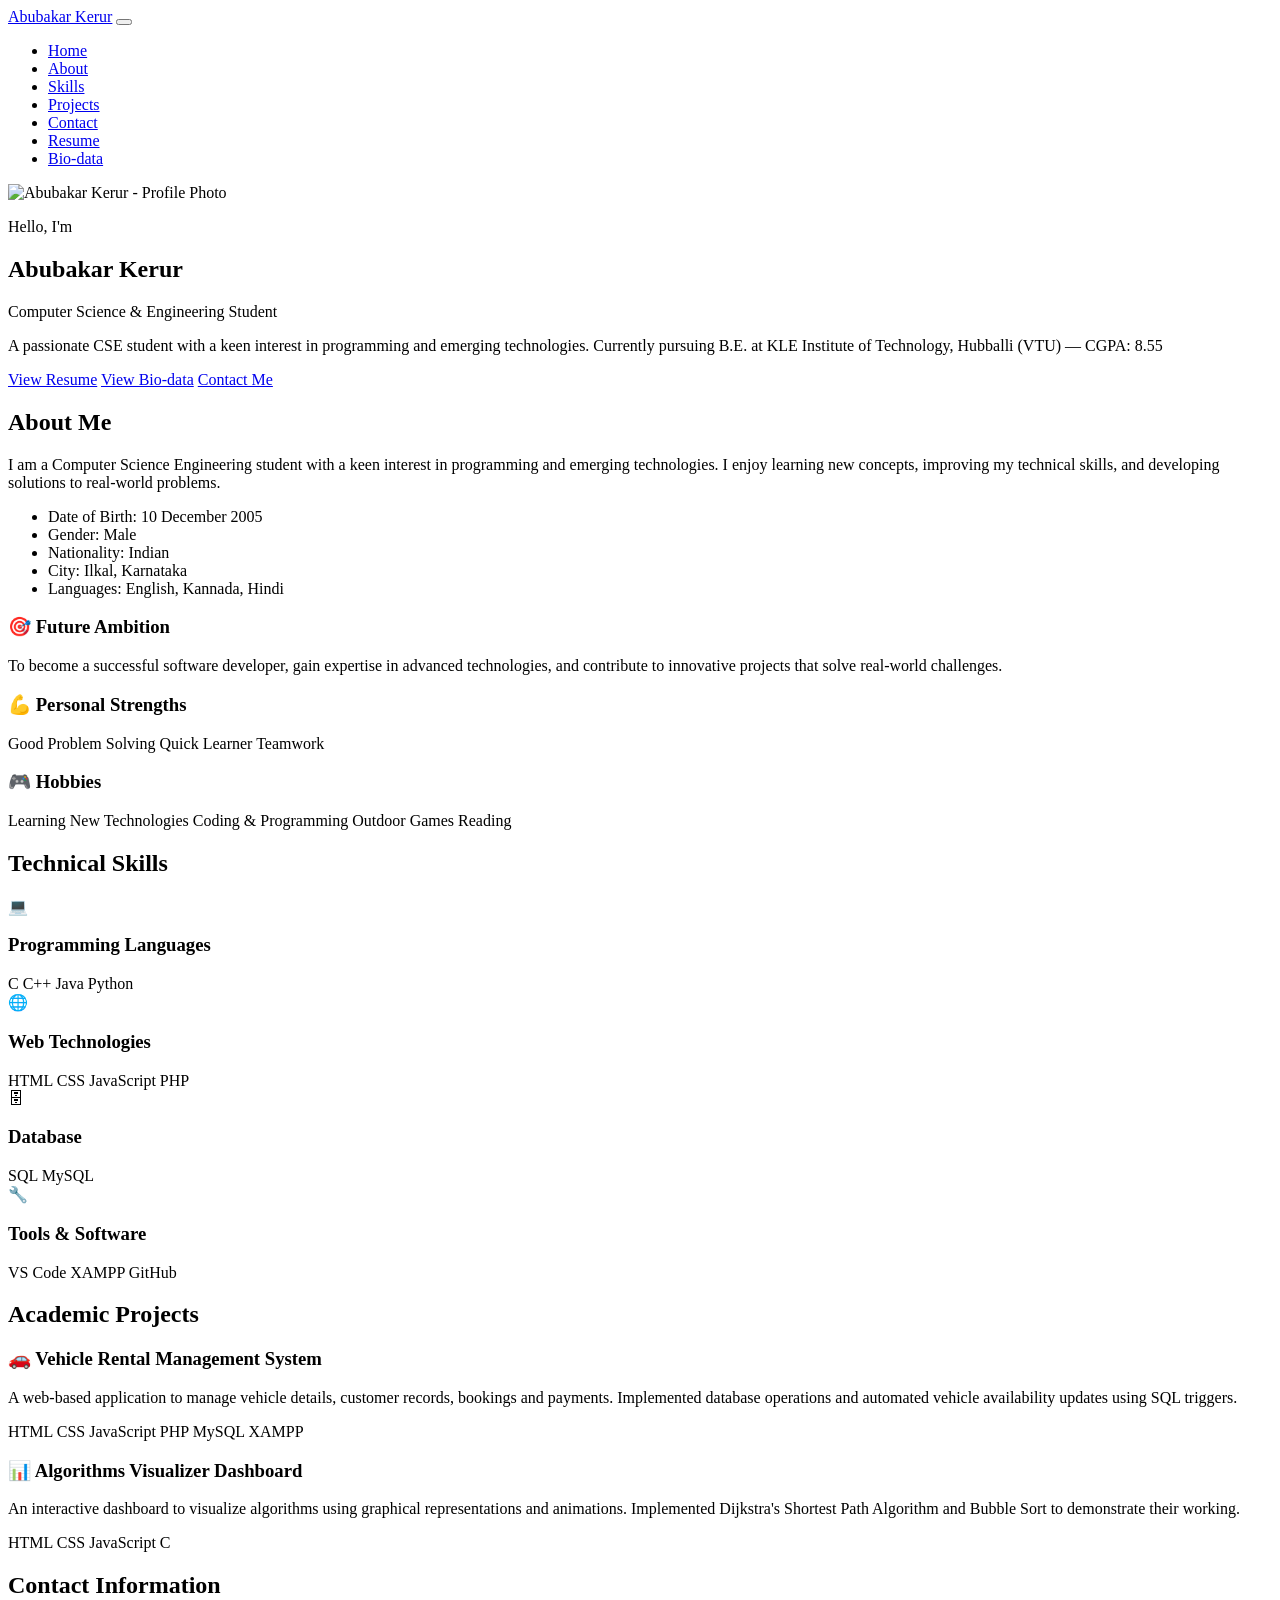
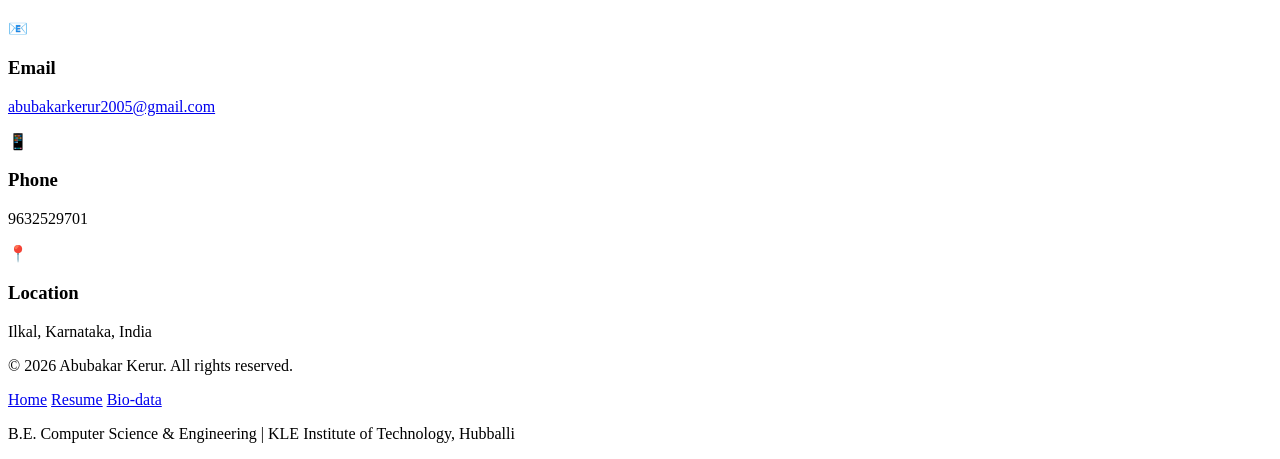
==== index.html @ 176f91eb "Add files via upload commit" ====
<!DOCTYPE html>
<html lang="en">
<head>
    <meta charset="UTF-8">
    <meta name="viewport" content="width=device-width, initial-scale=1.0">
    <meta name="description" content="Abubakar Kerur - Computer Science and Engineering Student Portfolio">
    <title>Abubakar Kerur | Portfolio</title>
    <link rel="stylesheet" href="css/style.css">
</head>
<body>

    <!-- ==================== NAVIGATION BAR ==================== -->
    <!--
        <nav> = semantic HTML5 tag for navigation
        The hamburger button (3 lines) appears on mobile
        JavaScript will handle the mobile menu toggle
    -->
    <nav class="navbar" id="navbar">
        <div class="nav-container">
            <a href="index.html" class="nav-logo">Abubakar Kerur</a>

            <!-- Hamburger button for mobile screens -->
            <button class="nav-toggle" id="nav-toggle" aria-label="Toggle navigation">
                <span></span>
                <span></span>
                <span></span>
            </button>

            <!-- Navigation links -->
            <ul class="nav-menu" id="nav-menu">
                <li><a href="#home"     class="nav-link active">Home</a></li>
                <li><a href="#about"    class="nav-link">About</a></li>
                <li><a href="#skills"   class="nav-link">Skills</a></li>
                <li><a href="#projects" class="nav-link">Projects</a></li>
                <li><a href="#contact"  class="nav-link">Contact</a></li>
                <li><a href="resume.html"  class="nav-link nav-btn">Resume</a></li>
                <li><a href="biodata.html" class="nav-link nav-btn">Bio-data</a></li>
            </ul>
        </div>
    </nav>

    <!-- ==================== HERO SECTION ==================== -->
    <!--
        <section> = semantic HTML5 tag for a page section
        id="home" = allows navbar link #home to scroll here
        The hero is the first thing visitors see
    -->
    <section class="hero" id="home">
        <div class="hero-container">

            <!-- Your profile photograph -->
            <div class="hero-image">
                <img src="images/profile.jpg" alt="Abubakar Kerur - Profile Photo">
            </div>

            <!-- Text content beside the photo -->
            <div class="hero-content">
                <p class="hero-greeting">Hello, I'm</p>
                <h1 class="hero-name">Abubakar Kerur</h1>
                <p class="hero-title">Computer Science &amp; Engineering Student</p>
                <p class="hero-intro">
                    A passionate CSE student with a keen interest in programming 
                    and emerging technologies. Currently pursuing B.E. at 
                    KLE Institute of Technology, Hubballi (VTU) &mdash; CGPA: 8.55
                </p>

                <!-- Buttons to navigate to other pages -->
                <div class="hero-buttons">
                    <a href="resume.html"  class="btn btn-primary">View Resume</a>
                    <a href="biodata.html" class="btn btn-secondary">View Bio-data</a>
                    <a href="#contact"     class="btn btn-outline">Contact Me</a>
                </div>
            </div>
        </div>
    </section>

    <!-- ==================== ABOUT SECTION ==================== -->
    <section class="section" id="about">
        <div class="container">
            <h2 class="section-title">About Me</h2>
            <div class="about-grid">

                <!-- Left: Bio text and personal details -->
                <div class="about-text">
                    <p>
                        I am a Computer Science Engineering student with a keen interest 
                        in programming and emerging technologies. I enjoy learning new 
                        concepts, improving my technical skills, and developing solutions 
                        to real-world problems.
                    </p>
                    <ul class="about-details">
                        <li><span class="detail-label">Date of Birth:</span> 10 December 2005</li>
                        <li><span class="detail-label">Gender:</span> Male</li>
                        <li><span class="detail-label">Nationality:</span> Indian</li>
                        <li><span class="detail-label">City:</span> Ilkal, Karnataka</li>
                        <li><span class="detail-label">Languages:</span> English, Kannada, Hindi</li>
                    </ul>
                </div>

                <!-- Right: Future ambition, strengths and hobbies -->
                <div class="about-side">
                    <div class="about-card">
                        <h3>&#127919; Future Ambition</h3>
                        <p>
                            To become a successful software developer, gain expertise in 
                            advanced technologies, and contribute to innovative projects 
                            that solve real-world challenges.
                        </p>
                    </div>
                    <div class="about-card">
                        <h3>&#128170; Personal Strengths</h3>
                        <div class="tag-group">
                            <span class="tag">Good Problem Solving</span>
                            <span class="tag">Quick Learner</span>
                            <span class="tag">Teamwork</span>
                        </div>
                    </div>
                    <div class="about-card">
                        <h3>&#127918; Hobbies</h3>
                        <div class="tag-group">
                            <span class="tag">Learning New Technologies</span>
                            <span class="tag">Coding &amp; Programming</span>
                            <span class="tag">Outdoor Games</span>
                            <span class="tag">Reading</span>
                        </div>
                    </div>
                </div>

            </div>
        </div>
    </section>

    <!-- ==================== SKILLS SECTION ==================== -->
    <!--
        section-alt = slightly different background to create visual separation
    -->
    <section class="section section-alt" id="skills">
        <div class="container">
            <h2 class="section-title">Technical Skills</h2>
            <div class="skills-grid">

                <div class="skill-card">
                    <div class="skill-icon">&#128187;</div>
                    <h3>Programming Languages</h3>
                    <div class="skill-tags">
                        <span class="skill-tag">C</span>
                        <span class="skill-tag">C++</span>
                        <span class="skill-tag">Java</span>
                        <span class="skill-tag">Python</span>
                    </div>
                </div>

                <div class="skill-card">
                    <div class="skill-icon">&#127760;</div>
                    <h3>Web Technologies</h3>
                    <div class="skill-tags">
                        <span class="skill-tag">HTML</span>
                        <span class="skill-tag">CSS</span>
                        <span class="skill-tag">JavaScript</span>
                        <span class="skill-tag">PHP</span>
                    </div>
                </div>

                <div class="skill-card">
                    <div class="skill-icon">&#128452;</div>
                    <h3>Database</h3>
                    <div class="skill-tags">
                        <span class="skill-tag">SQL</span>
                        <span class="skill-tag">MySQL</span>
                    </div>
                </div>

                <div class="skill-card">
                    <div class="skill-icon">&#128295;</div>
                    <h3>Tools &amp; Software</h3>
                    <div class="skill-tags">
                        <span class="skill-tag">VS Code</span>
                        <span class="skill-tag">XAMPP</span>
                        <span class="skill-tag">GitHub</span>
                    </div>
                </div>

            </div>
        </div>
    </section>

    <!-- ==================== PROJECTS SECTION ==================== -->
    <section class="section" id="projects">
        <div class="container">
            <h2 class="section-title">Academic Projects</h2>
            <div class="projects-grid">

                <div class="project-card">
                    <h3>&#128663; Vehicle Rental Management System</h3>
                    <p>
                        A web-based application to manage vehicle details, customer 
                        records, bookings and payments. Implemented database operations 
                        and automated vehicle availability updates using SQL triggers.
                    </p>
                    <div class="tech-tags">
                        <span class="tech-tag">HTML</span>
                        <span class="tech-tag">CSS</span>
                        <span class="tech-tag">JavaScript</span>
                        <span class="tech-tag">PHP</span>
                        <span class="tech-tag">MySQL</span>
                        <span class="tech-tag">XAMPP</span>
                    </div>
                </div>

                <div class="project-card">
                    <h3>&#128202; Algorithms Visualizer Dashboard</h3>
                    <p>
                        An interactive dashboard to visualize algorithms using graphical 
                        representations and animations. Implemented Dijkstra's Shortest 
                        Path Algorithm and Bubble Sort to demonstrate their working.
                    </p>
                    <div class="tech-tags">
                        <span class="tech-tag">HTML</span>
                        <span class="tech-tag">CSS</span>
                        <span class="tech-tag">JavaScript</span>
                        <span class="tech-tag">C</span>
                    </div>
                </div>

            </div>
        </div>
    </section>

    <!-- ==================== CONTACT SECTION ==================== -->
    <section class="section section-alt" id="contact">
        <div class="container">
            <h2 class="section-title">Contact Information</h2>
            <div class="contact-grid">

                <div class="contact-card">
                    <div class="contact-icon">&#128231;</div>
                    <h3>Email</h3>
                    <p>
                        <a href="mailto:abubakarkerur2005@gmail.com">
                            abubakarkerur2005@gmail.com
                        </a>
                    </p>
                </div>

                <div class="contact-card">
                    <div class="contact-icon">&#128241;</div>
                    <h3>Phone</h3>
                    <p>9632529701</p>
                </div>

                <div class="contact-card">
                    <div class="contact-icon">&#128205;</div>
                    <h3>Location</h3>
                    <p>Ilkal, Karnataka, India</p>
                </div>

            </div>
        </div>
    </section>

    <!-- ==================== FOOTER ==================== -->
    <!--
        <footer> = semantic HTML5 tag for page footer
        &copy; = HTML entity for the copyright symbol
    -->
    <footer class="footer">
        <div class="container">
            <p>&copy; 2026 Abubakar Kerur. All rights reserved.</p>
            <div class="footer-links">
                <a href="index.html">Home</a>
                <a href="resume.html">Resume</a>
                <a href="biodata.html">Bio-data</a>
            </div>
            <p class="footer-sub">
                B.E. Computer Science &amp; Engineering | KLE Institute of Technology, Hubballi
            </p>
        </div>
    </footer>

    <!-- JS linked at the bottom — best practice -->
    <script src="js/script.js"></script>

</body>
</html>
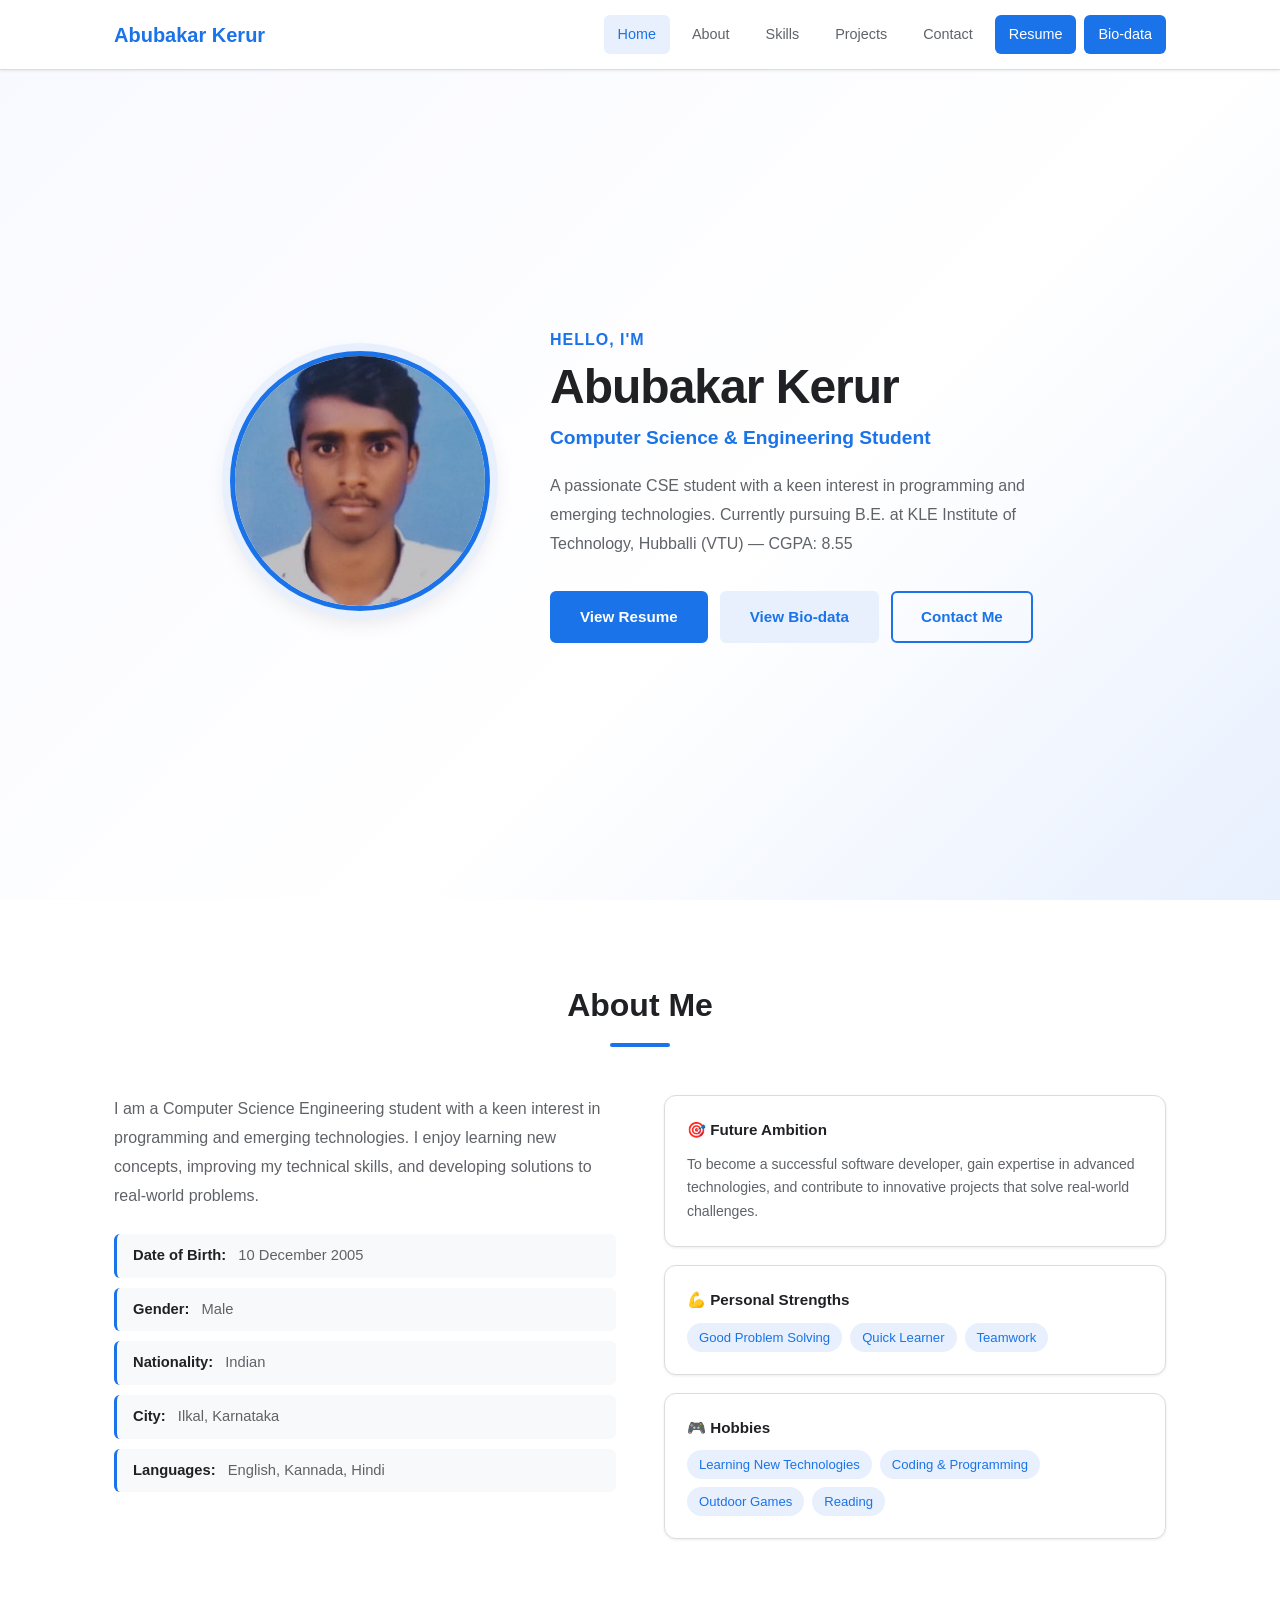
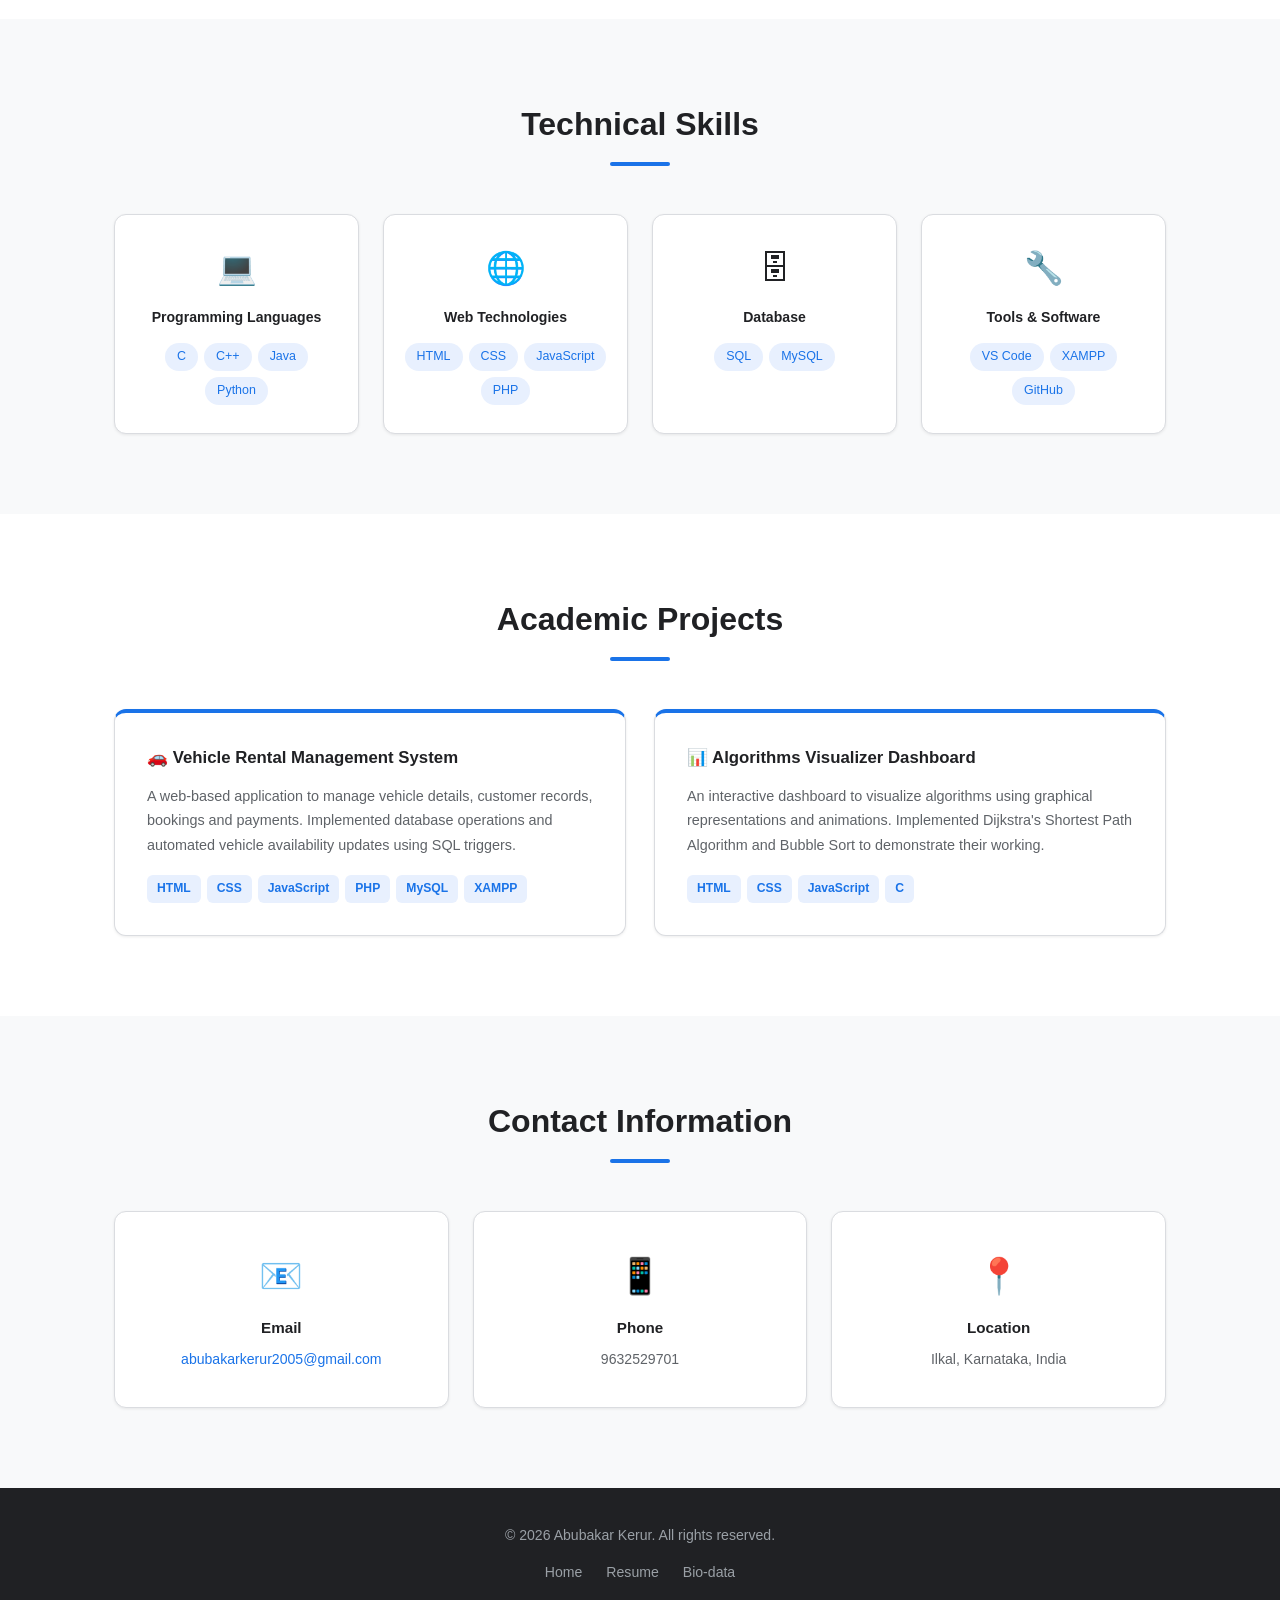
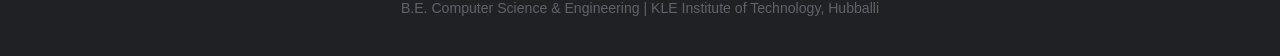
==== commit 39c9bf84: "Add files via upload commit" ====
--- a/index.html
+++ b/index.html
@@ -5,7 +5,7 @@
     <meta name="viewport" content="width=device-width, initial-scale=1.0">
     <meta name="description" content="Abubakar Kerur - Computer Science and Engineering Student Portfolio">
     <title>Abubakar Kerur | Portfolio</title>
-    <link rel="stylesheet" href="css/style.css">
+    <link rel="stylesheet" href="style.css">
 </head>
 <body>
 
@@ -50,7 +50,7 @@
 
             <!-- Your profile photograph -->
             <div class="hero-image">
-                <img src="images/profile.jpg" alt="Abubakar Kerur - Profile Photo">
+                <img src="profile.jpg" alt="Abubakar Kerur - Profile Photo">
             </div>
 
             <!-- Text content beside the photo -->
--- a/style.css
+++ b/style.css
@@ -0,0 +1,737 @@
+/* ============================================================
+   style.css — Main Stylesheet
+   Personal Portfolio Website — Abubakar Kerur
+   ============================================================ */
+
+/* ==================== 1. CSS VARIABLES ==================== */
+/*
+    Variables let us define values once and reuse everywhere.
+    To change the primary colour, change it here once —
+    it updates automatically across all three pages.
+*/
+:root {
+    --primary-blue:   #1a73e8;
+    --primary-dark:   #1557b0;
+    --primary-light:  #e8f0fe;
+    --bg-white:       #ffffff;
+    --bg-light:       #f8f9fa;
+    --text-dark:      #202124;
+    --text-medium:    #5f6368;
+    --text-light:     #80868b;
+    --border-color:   #dadce0;
+    --shadow-sm:      0 1px 3px rgba(0, 0, 0, 0.08);
+    --shadow-md:      0 4px 12px rgba(0, 0, 0, 0.10);
+    --shadow-lg:      0 8px 24px rgba(0, 0, 0, 0.12);
+    --shadow-hover:   0 8px 20px rgba(26, 115, 232, 0.20);
+    --section-pad:    80px 0;
+    --max-width:      1100px;
+    --radius-sm:      6px;
+    --radius-md:      12px;
+    --radius-lg:      16px;
+    --transition:     all 0.3s ease;
+    --nav-height:     70px;
+}
+
+/* ==================== 2. RESET & BASE STYLES ==================== */
+/*
+    Reset removes default browser styles so we start with a clean slate.
+    box-sizing: border-box means padding is included in width — easier layout.
+*/
+*, *::before, *::after {
+    margin: 0;
+    padding: 0;
+    box-sizing: border-box;
+}
+
+html {
+    scroll-behavior: smooth; /* Smooth scrolling for anchor links like #about */
+    font-size: 16px;
+}
+
+body {
+    font-family: 'Segoe UI', Arial, Helvetica, sans-serif;
+    color: var(--text-dark);
+    background-color: var(--bg-white);
+    line-height: 1.6;
+    overflow-x: hidden;
+}
+
+/* ==================== 3. REUSABLE UTILITIES ==================== */
+.container {
+    max-width: var(--max-width);
+    margin: 0 auto;
+    padding: 0 24px;
+}
+
+.section {
+    padding: var(--section-pad);
+    background-color: var(--bg-white);
+}
+
+.section-alt {
+    background-color: var(--bg-light);
+}
+
+.section-title {
+    font-size: 2rem;
+    font-weight: 700;
+    color: var(--text-dark);
+    text-align: center;
+    margin-bottom: 48px;
+    position: relative;
+    padding-bottom: 16px;
+}
+
+/* Blue decorative underline bar below every section title */
+.section-title::after {
+    content: '';
+    position: absolute;
+    bottom: 0;
+    left: 50%;
+    transform: translateX(-50%);
+    width: 60px;
+    height: 4px;
+    background-color: var(--primary-blue);
+    border-radius: 2px;
+}
+
+/* ==================== 4. BUTTONS ==================== */
+.btn {
+    display: inline-block;
+    padding: 12px 28px;
+    border-radius: var(--radius-sm);
+    font-size: 0.95rem;
+    font-weight: 600;
+    text-decoration: none;
+    cursor: pointer;
+    border: 2px solid transparent;
+    transition: var(--transition);
+    text-align: center;
+}
+
+.btn-primary {
+    background-color: var(--primary-blue);
+    color: #ffffff;
+    border-color: var(--primary-blue);
+}
+.btn-primary:hover {
+    background-color: var(--primary-dark);
+    border-color: var(--primary-dark);
+    transform: translateY(-2px);
+    box-shadow: var(--shadow-hover);
+}
+
+.btn-secondary {
+    background-color: var(--primary-light);
+    color: var(--primary-blue);
+    border-color: var(--primary-light);
+}
+.btn-secondary:hover {
+    background-color: #d2e3fc;
+    transform: translateY(-2px);
+}
+
+.btn-outline {
+    background-color: transparent;
+    color: var(--primary-blue);
+    border-color: var(--primary-blue);
+}
+.btn-outline:hover {
+    background-color: var(--primary-blue);
+    color: #ffffff;
+    transform: translateY(-2px);
+}
+
+/* ==================== 5. NAVIGATION BAR ==================== */
+/*
+    position: fixed keeps the navbar visible as you scroll.
+    z-index: 1000 ensures it appears above all other content.
+*/
+.navbar {
+    position: fixed;
+    top: 0;
+    left: 0;
+    width: 100%;
+    height: var(--nav-height);
+    background-color: var(--bg-white);
+    border-bottom: 1px solid var(--border-color);
+    box-shadow: var(--shadow-sm);
+    z-index: 1000;
+    transition: var(--transition);
+}
+
+.nav-container {
+    max-width: var(--max-width);
+    margin: 0 auto;
+    padding: 0 24px;
+    height: 100%;
+    display: flex;
+    align-items: center;
+    justify-content: space-between;
+}
+
+.nav-logo {
+    font-size: 1.25rem;
+    font-weight: 700;
+    color: var(--primary-blue);
+    text-decoration: none;
+    transition: var(--transition);
+}
+.nav-logo:hover { color: var(--primary-dark); }
+
+.nav-menu {
+    display: flex;
+    list-style: none;
+    align-items: center;
+    gap: 8px;
+}
+
+.nav-link {
+    display: inline-block;
+    padding: 8px 14px;
+    color: var(--text-medium);
+    text-decoration: none;
+    font-size: 0.9rem;
+    font-weight: 500;
+    border-radius: var(--radius-sm);
+    transition: var(--transition);
+}
+.nav-link:hover,
+.nav-link.active {
+    color: var(--primary-blue);
+    background-color: var(--primary-light);
+}
+
+/* Special button-style nav links for Resume and Bio-data */
+.nav-btn {
+    background-color: var(--primary-blue);
+    color: #ffffff !important;
+}
+.nav-btn:hover {
+    background-color: var(--primary-dark) !important;
+    color: #ffffff !important;
+}
+
+/* Hamburger toggle button — hidden on desktop, shown on mobile */
+.nav-toggle {
+    display: none;
+    flex-direction: column;
+    gap: 5px;
+    background: none;
+    border: none;
+    cursor: pointer;
+    padding: 4px;
+}
+.nav-toggle span {
+    display: block;
+    width: 25px;
+    height: 2.5px;
+    background-color: var(--text-dark);
+    border-radius: 2px;
+    transition: var(--transition);
+}
+
+/* ==================== 6. HERO SECTION (HOME PAGE) ==================== */
+/*
+    min-height: 100vh makes the hero fill the full screen height.
+    The gradient background adds a subtle premium look.
+*/
+.hero {
+    min-height: 100vh;
+    display: flex;
+    align-items: center;
+    padding-top: var(--nav-height);
+    background: linear-gradient(135deg, #f8f9ff 0%, #ffffff 60%, #e8f0fe 100%);
+}
+
+.hero-container {
+    max-width: var(--max-width);
+    margin: 0 auto;
+    padding: 60px 24px;
+    display: flex;
+    align-items: center;
+    gap: 60px;
+}
+
+/* Profile photo — circular with blue ring */
+.hero-image { flex-shrink: 0; }
+.hero-image img {
+    width: 260px;
+    height: 260px;
+    border-radius: 50%;
+    object-fit: cover;
+    object-position: center top;
+    border: 5px solid var(--primary-blue);
+    box-shadow: 0 0 0 8px var(--primary-light), var(--shadow-lg);
+    transition: var(--transition);
+}
+.hero-image img:hover {
+    transform: scale(1.03);
+    box-shadow: 0 0 0 10px var(--primary-light), var(--shadow-lg);
+}
+
+.hero-content  { flex: 1; }
+.hero-greeting { font-size: 1rem; color: var(--primary-blue); font-weight: 600;
+                 letter-spacing: 1px; text-transform: uppercase; margin-bottom: 8px; }
+.hero-name     { font-size: 3rem; font-weight: 800; color: var(--text-dark);
+                 line-height: 1.1; margin-bottom: 10px; letter-spacing: -1px; }
+.hero-title    { font-size: 1.2rem; color: var(--primary-blue); font-weight: 600; margin-bottom: 18px; }
+.hero-intro    { font-size: 1rem; color: var(--text-medium); line-height: 1.8;
+                 margin-bottom: 32px; max-width: 500px; }
+.hero-buttons  { display: flex; gap: 12px; flex-wrap: wrap; }
+
+/* ==================== 7. ABOUT SECTION ==================== */
+.about-grid {
+    display: grid;
+    grid-template-columns: 1fr 1fr;
+    gap: 48px;
+    align-items: start;
+}
+
+.about-text p { font-size: 1rem; color: var(--text-medium); line-height: 1.8; margin-bottom: 24px; }
+
+.about-details { list-style: none; display: flex; flex-direction: column; gap: 10px; }
+.about-details li {
+    font-size: 0.92rem;
+    color: var(--text-medium);
+    padding: 10px 16px;
+    background-color: var(--bg-light);
+    border-radius: var(--radius-sm);
+    border-left: 3px solid var(--primary-blue);
+}
+.detail-label { font-weight: 600; color: var(--text-dark); margin-right: 8px; }
+
+.about-side { display: flex; flex-direction: column; gap: 18px; }
+
+.about-card {
+    background-color: var(--bg-white);
+    border: 1px solid var(--border-color);
+    border-radius: var(--radius-md);
+    padding: 22px;
+    box-shadow: var(--shadow-sm);
+    transition: var(--transition);
+}
+.about-card:hover {
+    box-shadow: var(--shadow-md);
+    transform: translateY(-2px);
+    border-color: var(--primary-light);
+}
+.about-card h3 { font-size: 0.95rem; font-weight: 700; color: var(--text-dark); margin-bottom: 10px; }
+.about-card p  { font-size: 0.88rem; color: var(--text-medium); line-height: 1.7; }
+
+.tag-group { display: flex; flex-wrap: wrap; gap: 8px; }
+.tag {
+    display: inline-block;
+    padding: 4px 12px;
+    background-color: var(--primary-light);
+    color: var(--primary-blue);
+    border-radius: 20px;
+    font-size: 0.82rem;
+    font-weight: 500;
+}
+
+/* ==================== 8. SKILLS SECTION ==================== */
+.skills-grid {
+    display: grid;
+    grid-template-columns: repeat(4, 1fr);
+    gap: 24px;
+}
+
+.skill-card {
+    background-color: var(--bg-white);
+    border: 1px solid var(--border-color);
+    border-radius: var(--radius-md);
+    padding: 28px 20px;
+    text-align: center;
+    box-shadow: var(--shadow-sm);
+    transition: var(--transition);
+}
+.skill-card:hover {
+    box-shadow: var(--shadow-hover);
+    transform: translateY(-4px);
+    border-color: var(--primary-blue);
+}
+.skill-icon    { font-size: 2rem; margin-bottom: 12px; }
+.skill-card h3 { font-size: 0.88rem; font-weight: 700; color: var(--text-dark); margin-bottom: 14px; }
+
+.skill-tags { display: flex; flex-wrap: wrap; gap: 6px; justify-content: center; }
+.skill-tag {
+    display: inline-block;
+    padding: 4px 12px;
+    background-color: var(--primary-light);
+    color: var(--primary-blue);
+    border-radius: 20px;
+    font-size: 0.78rem;
+    font-weight: 500;
+    transition: var(--transition);
+}
+.skill-tag:hover {
+    background-color: var(--primary-blue);
+    color: #ffffff;
+}
+
+/* ==================== 9. PROJECTS SECTION ==================== */
+.projects-grid {
+    display: grid;
+    grid-template-columns: repeat(2, 1fr);
+    gap: 28px;
+}
+
+.project-card {
+    background-color: var(--bg-white);
+    border: 1px solid var(--border-color);
+    border-top: 4px solid var(--primary-blue);
+    border-radius: var(--radius-md);
+    padding: 32px;
+    box-shadow: var(--shadow-sm);
+    transition: var(--transition);
+}
+.project-card:hover { box-shadow: var(--shadow-lg); transform: translateY(-4px); }
+.project-card h3 { font-size: 1.05rem; font-weight: 700; color: var(--text-dark); margin-bottom: 12px; }
+.project-card p  { font-size: 0.9rem; color: var(--text-medium); line-height: 1.7; margin-bottom: 18px; }
+
+.tech-tags { display: flex; flex-wrap: wrap; gap: 6px; }
+.tech-tag {
+    display: inline-block;
+    padding: 4px 10px;
+    background-color: var(--primary-light);
+    color: var(--primary-blue);
+    border-radius: var(--radius-sm);
+    font-size: 0.76rem;
+    font-weight: 600;
+}
+
+/* ==================== 10. CONTACT SECTION ==================== */
+.contact-grid {
+    display: grid;
+    grid-template-columns: repeat(3, 1fr);
+    gap: 24px;
+}
+
+.contact-card {
+    background-color: var(--bg-white);
+    border: 1px solid var(--border-color);
+    border-radius: var(--radius-md);
+    padding: 36px 24px;
+    text-align: center;
+    box-shadow: var(--shadow-sm);
+    transition: var(--transition);
+}
+.contact-card:hover {
+    box-shadow: var(--shadow-hover);
+    transform: translateY(-4px);
+    border-color: var(--primary-blue);
+}
+.contact-icon    { font-size: 2.2rem; margin-bottom: 12px; }
+.contact-card h3 { font-size: 0.95rem; font-weight: 700; color: var(--text-dark); margin-bottom: 8px; }
+.contact-card p  { font-size: 0.88rem; color: var(--text-medium); }
+.contact-card a  { color: var(--primary-blue); text-decoration: none; font-weight: 500; }
+.contact-card a:hover { text-decoration: underline; }
+
+/* ==================== 11. FOOTER ==================== */
+.footer {
+    background-color: var(--text-dark);
+    color: #9aa0a6;
+    padding: 36px 0;
+    text-align: center;
+}
+.footer .container { display: flex; flex-direction: column; align-items: center; gap: 14px; }
+.footer p { font-size: 0.88rem; }
+.footer-links { display: flex; gap: 24px; }
+.footer-links a { color: #9aa0a6; text-decoration: none; font-size: 0.88rem; transition: var(--transition); }
+.footer-links a:hover { color: #ffffff; }
+.footer-sub { font-size: 0.8rem; color: #5f6368; }
+
+/* ==================== 12. RESUME PAGE ==================== */
+.resume-page {
+    padding-top: calc(var(--nav-height) + 32px);
+    padding-bottom: 60px;
+    background-color: var(--bg-light);
+    min-height: 100vh;
+}
+
+.print-bar {
+    display: flex;
+    align-items: center;
+    justify-content: space-between;
+    margin-bottom: 28px;
+}
+.page-heading { font-size: 1.8rem; font-weight: 700; color: var(--text-dark); }
+
+/* The main white resume card */
+.resume-card {
+    background-color: var(--bg-white);
+    border-radius: var(--radius-lg);
+    box-shadow: var(--shadow-md);
+    padding: 48px;
+    border: 1px solid var(--border-color);
+}
+
+/* Resume header: photo + name + contact */
+.resume-header { display: flex; align-items: center; gap: 36px; margin-bottom: 8px; }
+.resume-photo {
+    width: 120px;
+    height: 120px;
+    border-radius: 50%;
+    object-fit: cover;
+    object-position: center top;
+    border: 3px solid var(--primary-blue);
+    flex-shrink: 0;
+}
+.resume-name        { font-size: 1.8rem; font-weight: 800; color: var(--text-dark); margin-bottom: 4px; }
+.resume-designation { font-size: 1rem; color: var(--primary-blue); font-weight: 600; margin-bottom: 4px; }
+.resume-college     { font-size: 0.85rem; color: var(--text-medium); margin-bottom: 12px; }
+.resume-contact-bar { display: flex; flex-wrap: wrap; gap: 16px; }
+.resume-contact-bar span { font-size: 0.83rem; color: var(--text-medium); }
+
+.resume-divider { border: none; border-top: 1px solid var(--border-color); margin: 24px 0; }
+
+.resume-section       { margin-bottom: 8px; }
+.resume-section-title {
+    font-size: 0.88rem;
+    font-weight: 700;
+    color: var(--primary-blue);
+    text-transform: uppercase;
+    letter-spacing: 1px;
+    margin-bottom: 14px;
+    padding-bottom: 6px;
+    border-bottom: 2px solid var(--primary-light);
+}
+.resume-objective { font-size: 0.93rem; color: var(--text-medium); line-height: 1.8; }
+
+/* Education table */
+.edu-table { width: 100%; border-collapse: collapse; font-size: 0.86rem; }
+.edu-table th {
+    background-color: var(--primary-blue);
+    color: #ffffff;
+    padding: 11px 14px;
+    text-align: left;
+    font-weight: 600;
+}
+.edu-table td { padding: 11px 14px; color: var(--text-medium); border-bottom: 1px solid var(--border-color); }
+.edu-table tbody tr:last-child td { border-bottom: none; }
+.edu-table tbody tr:hover { background-color: var(--bg-light); }
+
+/* Skills rows */
+.skills-resume-grid { display: flex; flex-direction: column; gap: 8px; }
+.skill-resume-row {
+    display: flex;
+    align-items: baseline;
+    gap: 12px;
+    padding: 10px 14px;
+    background-color: var(--bg-light);
+    border-radius: var(--radius-sm);
+    border-left: 3px solid var(--primary-blue);
+}
+.skill-label { font-weight: 600; color: var(--text-dark); font-size: 0.87rem; min-width: 200px; flex-shrink: 0; }
+.skill-value { color: var(--text-medium); font-size: 0.87rem; }
+
+/* Projects in resume */
+.resume-project {
+    margin-bottom: 18px;
+    padding: 16px 18px;
+    border: 1px solid var(--border-color);
+    border-left: 4px solid var(--primary-blue);
+    border-radius: var(--radius-sm);
+    background-color: var(--bg-light);
+}
+.resume-project:last-child { margin-bottom: 0; }
+.project-title     { font-size: 0.93rem; font-weight: 700; color: var(--text-dark); margin-bottom: 6px; }
+.project-tech-line { font-size: 0.83rem; color: var(--text-medium); margin-bottom: 10px; }
+.project-points { padding-left: 18px; display: flex; flex-direction: column; gap: 5px; }
+.project-points li { font-size: 0.86rem; color: var(--text-medium); line-height: 1.6; }
+
+/* Lists */
+.resume-list { padding-left: 18px; display: flex; flex-direction: column; gap: 6px; }
+.resume-list li { font-size: 0.9rem; color: var(--text-medium); }
+
+.resume-list-horizontal { flex-direction: row; flex-wrap: wrap; gap: 20px; list-style: none; padding: 0; }
+.resume-list-horizontal li { position: relative; padding-left: 14px; }
+.resume-list-horizontal li::before { content: '•'; position: absolute; left: 0; color: var(--primary-blue); font-weight: bold; }
+
+/* ==================== 13. BIO-DATA PAGE ==================== */
+.biodata-page {
+    padding-top: calc(var(--nav-height) + 32px);
+    padding-bottom: 60px;
+    background-color: var(--bg-light);
+    min-height: 100vh;
+}
+
+/* The main white bio-data card */
+.biodata-card {
+    background-color: var(--bg-white);
+    border-radius: var(--radius-lg);
+    box-shadow: var(--shadow-md);
+    padding: 48px;
+    border: 1px solid var(--border-color);
+}
+
+.biodata-header { display: flex; align-items: center; gap: 36px; margin-bottom: 8px; }
+.biodata-photo {
+    width: 120px;
+    height: 120px;
+    border-radius: 50%;
+    object-fit: cover;
+    object-position: center top;
+    border: 3px solid var(--primary-blue);
+    flex-shrink: 0;
+}
+.biodata-name        { font-size: 1.8rem; font-weight: 800; color: var(--text-dark); margin-bottom: 4px; }
+.biodata-designation { font-size: 1rem; color: var(--primary-blue); font-weight: 600; margin-bottom: 4px; }
+.biodata-college     { font-size: 0.85rem; color: var(--text-medium); }
+
+.biodata-section       { margin-bottom: 8px; }
+.biodata-section-title {
+    font-size: 0.88rem;
+    font-weight: 700;
+    color: var(--primary-blue);
+    text-transform: uppercase;
+    letter-spacing: 1px;
+    margin-bottom: 14px;
+    padding-bottom: 6px;
+    border-bottom: 2px solid var(--primary-light);
+}
+
+/* Definition list — label:value rows */
+.info-list { display: flex; flex-direction: column; }
+.info-row  { display: flex; align-items: baseline; padding: 10px 0; border-bottom: 1px solid var(--bg-light); }
+.info-row:last-child { border-bottom: none; }
+.info-row dt { font-weight: 600; color: var(--text-dark); font-size: 0.88rem; min-width: 200px; flex-shrink: 0; }
+.info-row dd { color: var(--text-medium); font-size: 0.88rem; margin: 0; }
+.info-row dd a { color: var(--primary-blue); text-decoration: none; }
+.info-row dd a:hover { text-decoration: underline; }
+
+.biodata-list { padding-left: 18px; display: flex; flex-direction: column; gap: 8px; }
+.biodata-list li { font-size: 0.9rem; color: var(--text-medium); line-height: 1.6; }
+.biodata-para { font-size: 0.93rem; color: var(--text-medium); line-height: 1.8; }
+
+/* Declaration blockquote */
+.declaration-text {
+    font-size: 0.93rem;
+    color: var(--text-medium);
+    line-height: 1.8;
+    border-left: 4px solid var(--primary-blue);
+    padding: 16px 20px;
+    background-color: var(--primary-light);
+    border-radius: 0 var(--radius-sm) var(--radius-sm) 0;
+    margin-bottom: 28px;
+    font-style: italic;
+}
+
+.declaration-footer { display: flex; justify-content: space-between; flex-wrap: wrap; gap: 24px; }
+.decl-item   { text-align: center; min-width: 160px; }
+.decl-label  { font-size: 0.78rem; color: var(--text-light); font-weight: 600;
+               text-transform: uppercase; letter-spacing: 0.5px; margin-bottom: 6px; }
+.decl-value  { font-size: 0.88rem; color: var(--text-medium); border-top: 1px solid var(--border-color); padding-top: 8px; }
+.decl-name   { font-weight: 700; color: var(--text-dark); }
+
+/* ==================== 14. RESPONSIVE — MEDIA QUERIES ==================== */
+/*
+    Tablet and mobile: max-width 768px
+    Small phones: max-width 480px
+*/
+@media (max-width: 768px) {
+    :root { --section-pad: 60px 0; }
+
+    /* Show hamburger button on mobile */
+    .nav-toggle { display: flex; }
+
+    /* Mobile nav menu — hidden by default, shown when .active is added by JS */
+    .nav-menu {
+        position: absolute;
+        top: var(--nav-height);
+        left: 0;
+        width: 100%;
+        background-color: var(--bg-white);
+        flex-direction: column;
+        align-items: stretch;
+        gap: 0;
+        padding: 12px 0;
+        border-bottom: 1px solid var(--border-color);
+        box-shadow: var(--shadow-md);
+        display: none;
+    }
+    .nav-menu.active { display: flex; }
+    .nav-link { padding: 12px 24px; border-radius: 0; width: 100%; }
+
+    /* Hero stacks vertically on mobile */
+    .hero-container { flex-direction: column; text-align: center; padding: 40px 24px; gap: 32px; }
+    .hero-image img { width: 190px; height: 190px; }
+    .hero-name  { font-size: 2.2rem; }
+    .hero-intro { max-width: 100%; }
+    .hero-buttons { justify-content: center; }
+
+    /* Grids go to single column */
+    .about-grid    { grid-template-columns: 1fr; gap: 32px; }
+    .skills-grid   { grid-template-columns: repeat(2, 1fr); }
+    .projects-grid { grid-template-columns: 1fr; }
+    .contact-grid  { grid-template-columns: 1fr; max-width: 380px; margin: 0 auto; }
+
+    /* Resume and Bio-data card padding */
+    .resume-card, .biodata-card { padding: 28px 20px; }
+
+    /* Headers stack vertically */
+    .resume-header, .biodata-header { flex-direction: column; text-align: center; gap: 20px; }
+    .resume-contact-bar { justify-content: center; }
+
+    /* Education table scrollable on small screens */
+    .edu-table { display: block; overflow-x: auto; white-space: nowrap; }
+
+    /* Skills rows stack */
+    .skill-resume-row { flex-direction: column; gap: 4px; }
+    .skill-label { min-width: unset; }
+
+    .section-title { font-size: 1.6rem; }
+    .print-bar { flex-direction: column; gap: 16px; text-align: center; }
+    .declaration-footer { flex-direction: column; align-items: center; }
+}
+
+@media (max-width: 480px) {
+    .hero-name    { font-size: 1.9rem; }
+    .skills-grid  { grid-template-columns: 1fr; }
+    .hero-buttons { flex-direction: column; align-items: center; }
+    .btn          { width: 100%; max-width: 280px; }
+    .info-row     { flex-direction: column; gap: 2px; }
+    .info-row dt  { min-width: unset; }
+}
+
+/* ==================== 15. PRINT STYLES ==================== */
+/*
+    @media print applies ONLY when the user prints the page.
+    Elements with class="no-print" (navbar, footer, print button)
+    are hidden so only the resume/bio-data card content is printed.
+*/
+@media print {
+
+    .no-print { display: none !important; }
+
+    body { background-color: #ffffff; color: #000000; font-size: 11pt; }
+
+    .resume-page,
+    .biodata-page { padding-top: 0; background-color: #ffffff; }
+
+    .resume-card,
+    .biodata-card { box-shadow: none; border: none; padding: 20px; border-radius: 0; }
+
+    .resume-section-title,
+    .biodata-section-title { color: #1a73e8; }
+
+    .edu-table th {
+        background-color: #1a73e8 !important;
+        -webkit-print-color-adjust: exact;
+        print-color-adjust: exact;
+    }
+
+    .skill-resume-row {
+        background-color: #f8f9fa !important;
+        -webkit-print-color-adjust: exact;
+        print-color-adjust: exact;
+    }
+
+    a { color: inherit; text-decoration: none; }
+
+    /* Prevent sections from splitting across printed pages */
+    .resume-section,
+    .biodata-section,
+    .resume-project { page-break-inside: avoid; }
+}
